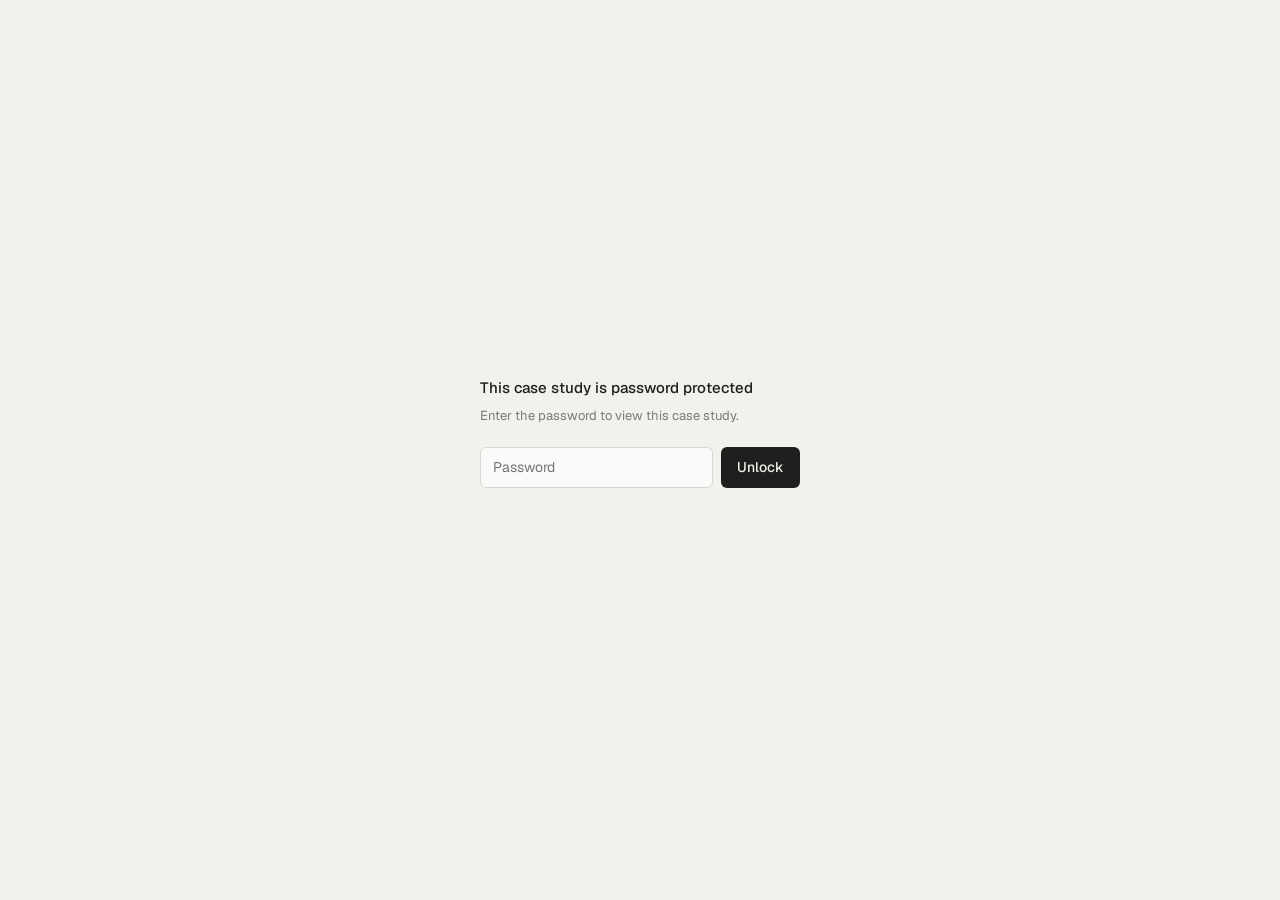
==== case-studies/at-t.html @ 3e441570 "Initial portfolio site with admin CMS - Home page + 10 case studies, data-driven from data/site.json" ====
<!doctype html>
<html lang="en">
<head>
  <meta charset="UTF-8" />
  <meta http-equiv="refresh" content="0; url=view.html?slug=at-t" />
  <link rel="canonical" href="view.html?slug=at-t" />
  <script>location.replace("view.html?slug=at-t");</script>
  <title>Redirecting… — Mahesh Marath</title>
</head>
<body>
  <p><a href="view.html?slug=at-t">Continue to this case study</a></p>
</body>
</html>
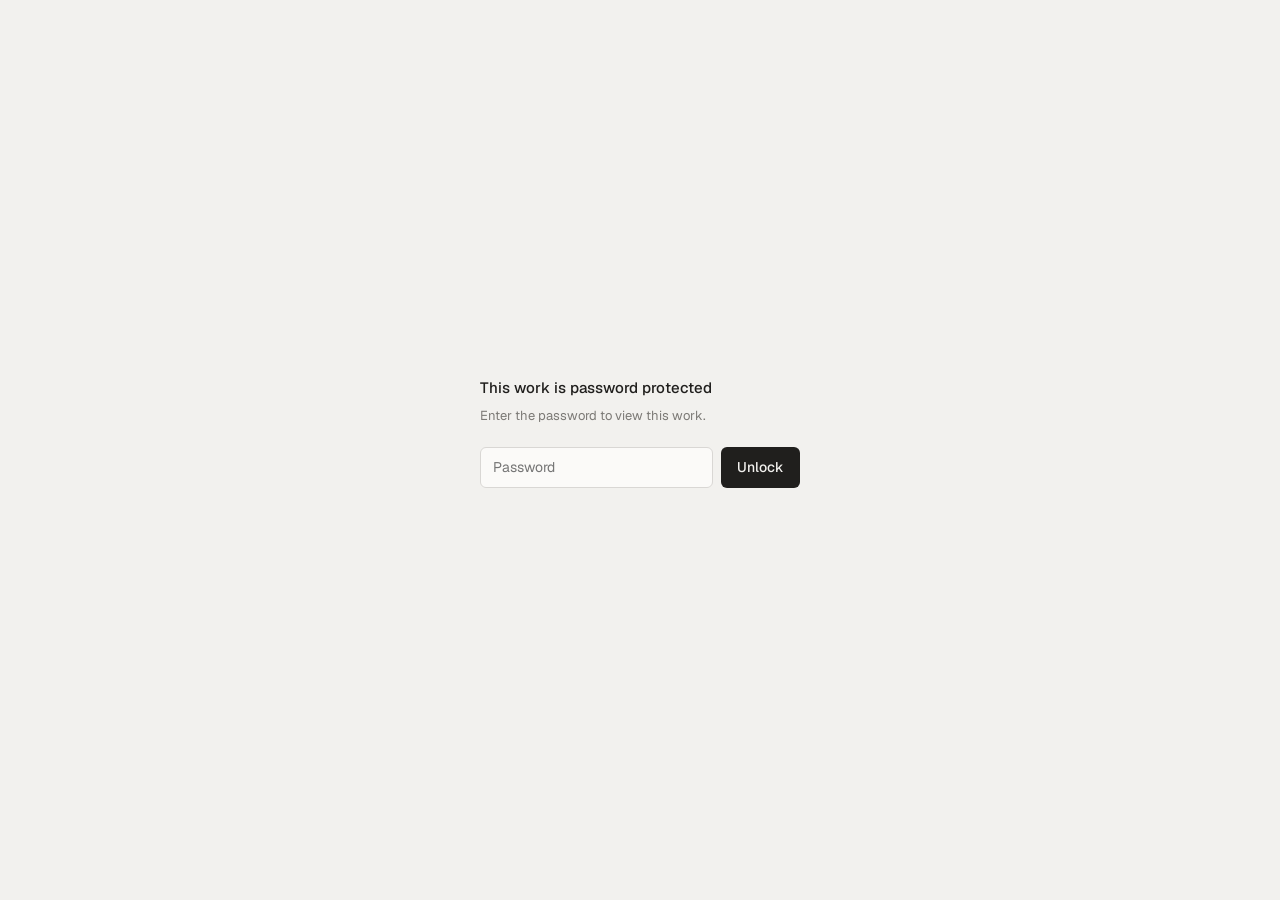
==== commit 266203e1: "Rename 'case studies' to 'past work' across user-facing text - home page section heading: Case studi" ====
--- a/case-studies/at-t.html
+++ b/case-studies/at-t.html
@@ -8,6 +8,6 @@
   <title>Redirecting… — Mahesh Marath</title>
 </head>
 <body>
-  <p><a href="view.html?slug=at-t">Continue to this case study</a></p>
+  <p><a href="view.html?slug=at-t">Continue to this page</a></p>
 </body>
 </html>
